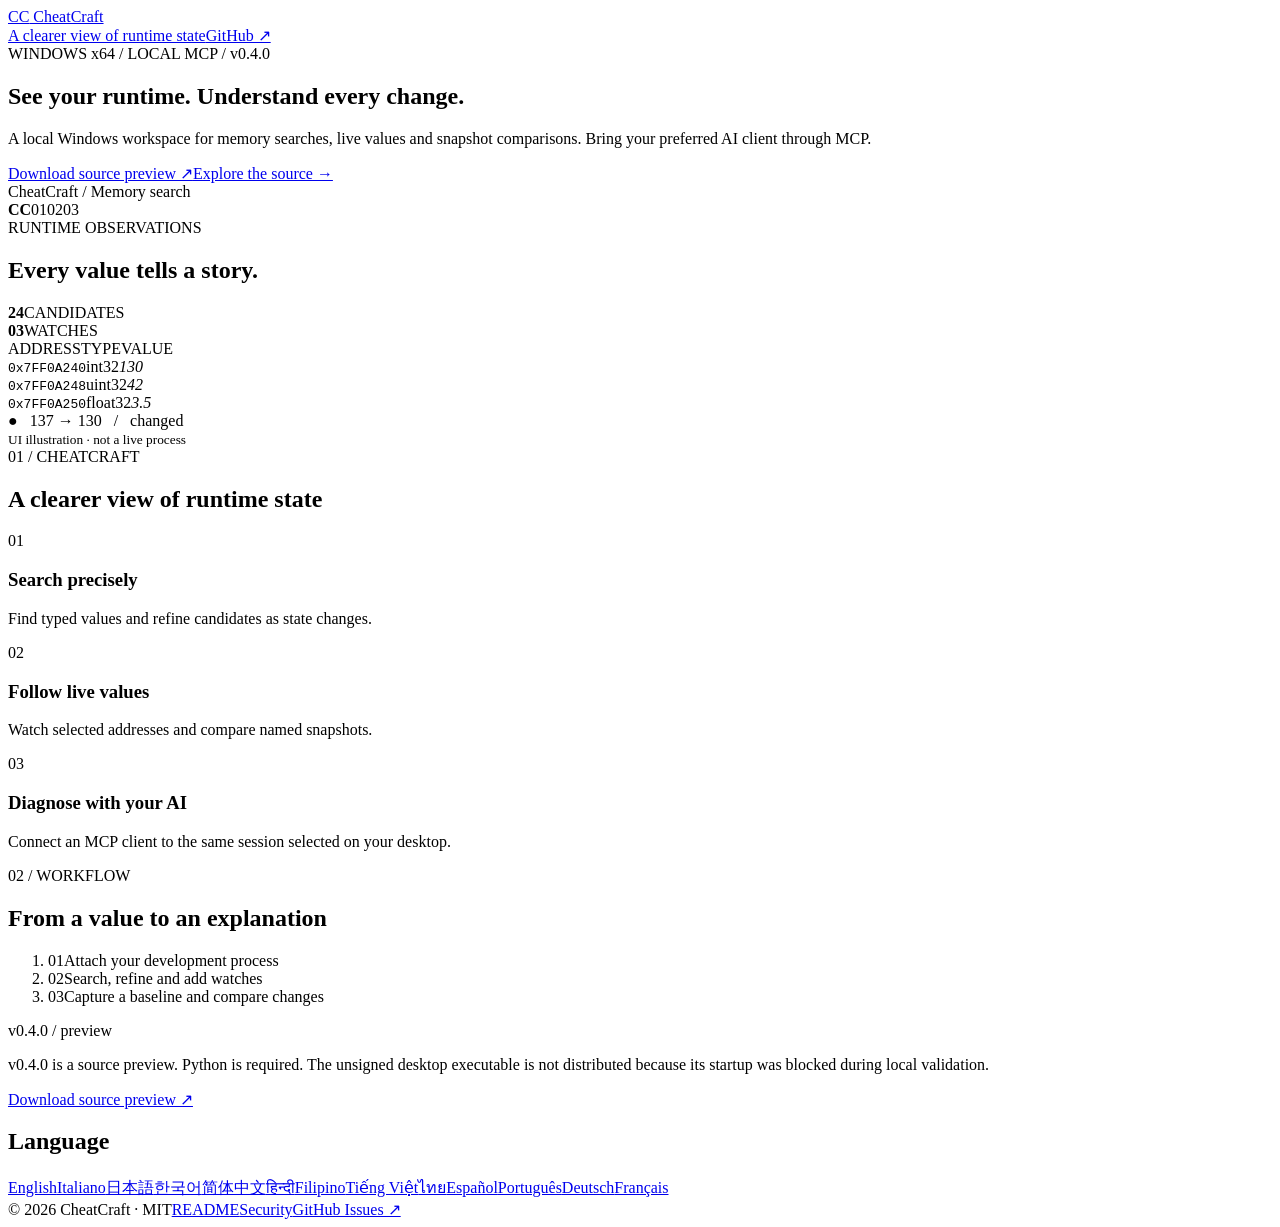
==== docs/index.html @ 7d16bdb3 "Add multilingual CheatCraft product site for GitHub Pages" ====
<!doctype html><html lang="en"><head><meta charset="utf-8"><meta name="viewport" content="width=device-width,initial-scale=1"><title>CheatCraft — See your runtime. Understand every change.</title><meta name="description" content="A local Windows workspace for memory searches, live values and snapshot comparisons. Bring your preferred AI client through MCP."><link rel="canonical" href="https://arpanjot-coding.github.io/CheatCraft/"><link rel="alternate" hreflang="en" href="https://arpanjot-coding.github.io/CheatCraft/"><link rel="alternate" hreflang="it" href="https://arpanjot-coding.github.io/CheatCraft/it/"><link rel="alternate" hreflang="ja" href="https://arpanjot-coding.github.io/CheatCraft/ja/"><link rel="alternate" hreflang="ko" href="https://arpanjot-coding.github.io/CheatCraft/ko/"><link rel="alternate" hreflang="zh-CN" href="https://arpanjot-coding.github.io/CheatCraft/zh-CN/"><link rel="alternate" hreflang="hi" href="https://arpanjot-coding.github.io/CheatCraft/hi/"><link rel="alternate" hreflang="fil" href="https://arpanjot-coding.github.io/CheatCraft/fil/"><link rel="alternate" hreflang="vi" href="https://arpanjot-coding.github.io/CheatCraft/vi/"><link rel="alternate" hreflang="th" href="https://arpanjot-coding.github.io/CheatCraft/th/"><link rel="alternate" hreflang="es" href="https://arpanjot-coding.github.io/CheatCraft/es/"><link rel="alternate" hreflang="pt" href="https://arpanjot-coding.github.io/CheatCraft/pt/"><link rel="alternate" hreflang="de" href="https://arpanjot-coding.github.io/CheatCraft/de/"><link rel="alternate" hreflang="fr" href="https://arpanjot-coding.github.io/CheatCraft/fr/"><link rel="alternate" hreflang="x-default" href="https://arpanjot-coding.github.io/CheatCraft/"><meta property="og:title" content="CheatCraft — See your runtime. Understand every change."><meta property="og:description" content="A local Windows workspace for memory searches, live values and snapshot comparisons. Bring your preferred AI client through MCP."><meta property="og:type" content="website"><meta property="og:url" content="https://arpanjot-coding.github.io/CheatCraft/"><meta name="twitter:card" content="summary"><meta name="theme-color" content="#0c1320"><link rel="stylesheet" href="https://arpanjot-coding.github.io/CheatCraft/style.css"><link rel="icon" href="https://arpanjot-coding.github.io/CheatCraft/favicon.svg" type="image/svg+xml"><script type="application/ld+json">{"@context": "https://schema.org", "@type": "SoftwareApplication", "name": "CheatCraft", "applicationCategory": "DeveloperApplication", "operatingSystem": "Windows", "softwareVersion": "0.4.0", "url": "https://arpanjot-coding.github.io/CheatCraft/", "inLanguage": "en", "description": "A local Windows workspace for memory searches, live values and snapshot comparisons. Bring your preferred AI client through MCP.", "license": "https://github.com/arpanjot-coding/CheatCraft/blob/main/LICENSE", "downloadUrl": "https://github.com/arpanjot-coding/CheatCraft/releases/tag/v0.4.0"}</script></head><body>
<header><a class="brand" href="https://arpanjot-coding.github.io/CheatCraft/"><span class="mark">CC</span> CheatCraft</a><nav><a href="#features">A clearer view of runtime state</a><a href="https://github.com/arpanjot-coding/CheatCraft">GitHub ↗</a></nav></header>
<main><section class="hero"><div><div class="eyebrow">WINDOWS x64 / LOCAL MCP / v0.4.0</div><h1>See your runtime. Understand every change.</h1><p class="lead">A local Windows workspace for memory searches, live values and snapshot comparisons. Bring your preferred AI client through MCP.</p><div class="actions"><a class="button" href="https://github.com/arpanjot-coding/CheatCraft/releases/tag/v0.4.0">Download source preview ↗</a><a class="quiet" href="https://github.com/arpanjot-coding/CheatCraft">Explore the source →</a></div></div>
<div class="product" aria-label="CheatCraft"><div class="windowbar"><i></i><i></i><i></i><span>CheatCraft / Memory search</span></div><div class="workspace"><div class="rail"><b>CC</b><span>01</span><span>02</span><span>03</span></div><div class="screen"><div class="small">RUNTIME OBSERVATIONS</div><h2>Every value tells a story.</h2><div class="stats"><div><strong>24</strong><span>CANDIDATES</span></div><div><strong>03</strong><span>WATCHES</span></div></div><div class="row heading"><span>ADDRESS</span><span>TYPE</span><span>VALUE</span></div><div class="row"><code>0x7FF0A240</code><span>int32</span><em>130</em></div><div class="row"><code>0x7FF0A248</code><span>uint32</span><em>42</em></div><div class="row"><code>0x7FF0A250</code><span>float32</span><em>3.5</em></div><div class="signal">● &nbsp; 137 → 130 &nbsp; / &nbsp; changed</div><small>UI illustration · not a live process</small></div></div></div></section>
<section id="features"><div class="sectionhead"><span class="eyebrow">01 / CHEATCRAFT</span><h2>A clearer view of runtime state</h2></div><div class="features"><article><span class="number">01</span><h3>Search precisely</h3><p>Find typed values and refine candidates as state changes.</p></article><article><span class="number">02</span><h3>Follow live values</h3><p>Watch selected addresses and compare named snapshots.</p></article><article><span class="number">03</span><h3>Diagnose with your AI</h3><p>Connect an MCP client to the same session selected on your desktop.</p></article></div></section>
<section class="workflow"><div><span class="eyebrow">02 / WORKFLOW</span><h2>From a value to an explanation</h2></div><ol><li><span>01</span>Attach your development process</li><li><span>02</span>Search, refine and add watches</li><li><span>03</span>Capture a baseline and compare changes</li></ol></section>
<section class="release"><span class="pill">v0.4.0 / preview</span><p>v0.4.0 is a source preview. Python is required. The unsigned desktop executable is not distributed because its startup was blocked during local validation.</p><a class="button" href="https://github.com/arpanjot-coding/CheatCraft/releases/tag/v0.4.0">Download source preview ↗</a></section>
<section class="languages"><h2>Language</h2><div><a href="https://arpanjot-coding.github.io/CheatCraft/" lang="en" hreflang="en" aria-current="page">English</a><a href="https://arpanjot-coding.github.io/CheatCraft/it/" lang="it" hreflang="it" >Italiano</a><a href="https://arpanjot-coding.github.io/CheatCraft/ja/" lang="ja" hreflang="ja" >日本語</a><a href="https://arpanjot-coding.github.io/CheatCraft/ko/" lang="ko" hreflang="ko" >한국어</a><a href="https://arpanjot-coding.github.io/CheatCraft/zh-CN/" lang="zh-CN" hreflang="zh-CN" >简体中文</a><a href="https://arpanjot-coding.github.io/CheatCraft/hi/" lang="hi" hreflang="hi" >हिन्दी</a><a href="https://arpanjot-coding.github.io/CheatCraft/fil/" lang="fil" hreflang="fil" >Filipino</a><a href="https://arpanjot-coding.github.io/CheatCraft/vi/" lang="vi" hreflang="vi" >Tiếng Việt</a><a href="https://arpanjot-coding.github.io/CheatCraft/th/" lang="th" hreflang="th" >ไทย</a><a href="https://arpanjot-coding.github.io/CheatCraft/es/" lang="es" hreflang="es" >Español</a><a href="https://arpanjot-coding.github.io/CheatCraft/pt/" lang="pt" hreflang="pt" >Português</a><a href="https://arpanjot-coding.github.io/CheatCraft/de/" lang="de" hreflang="de" >Deutsch</a><a href="https://arpanjot-coding.github.io/CheatCraft/fr/" lang="fr" hreflang="fr" >Français</a></div></section></main><footer><span>© 2026 CheatCraft · MIT</span><a href="https://github.com/arpanjot-coding/CheatCraft/blob/main/README.md">README</a><a href="https://github.com/arpanjot-coding/CheatCraft/blob/main/SECURITY.md">Security</a><a href="https://github.com/arpanjot-coding/CheatCraft/issues">GitHub Issues ↗</a></footer></body></html>
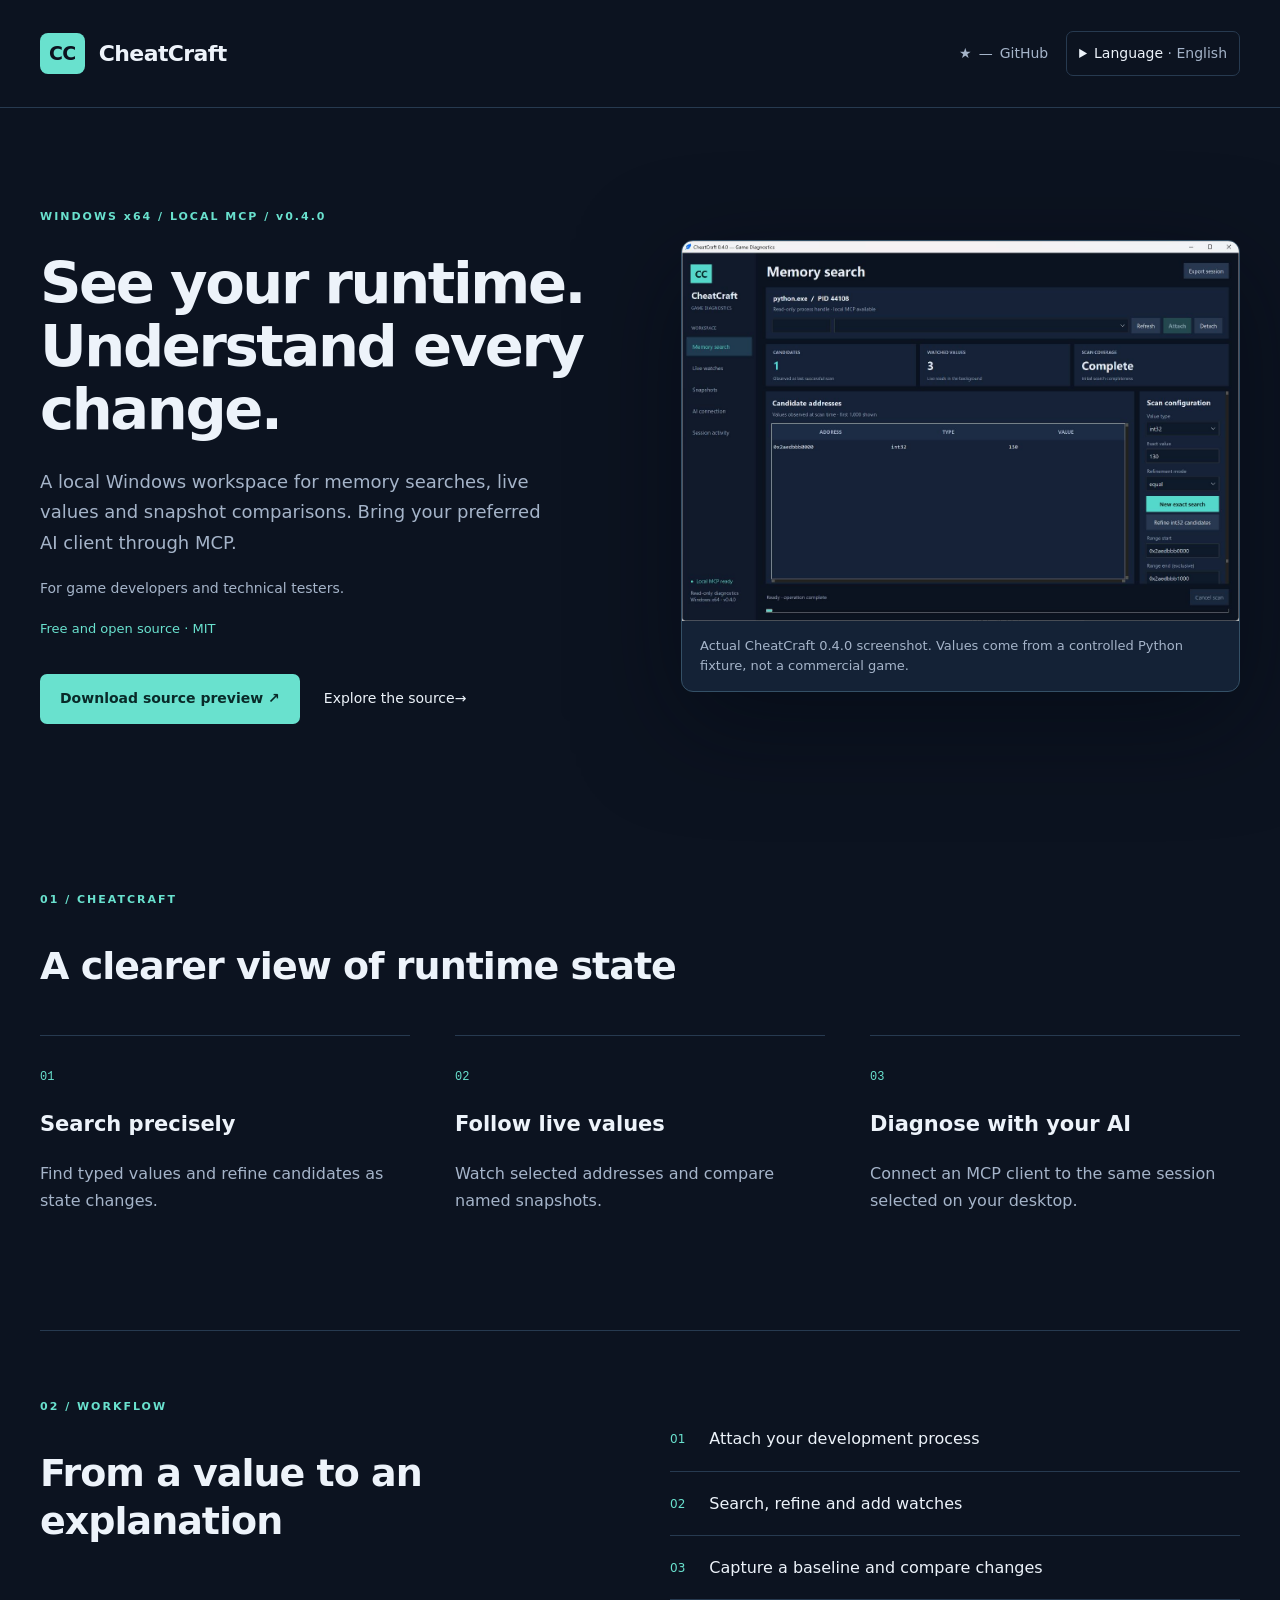
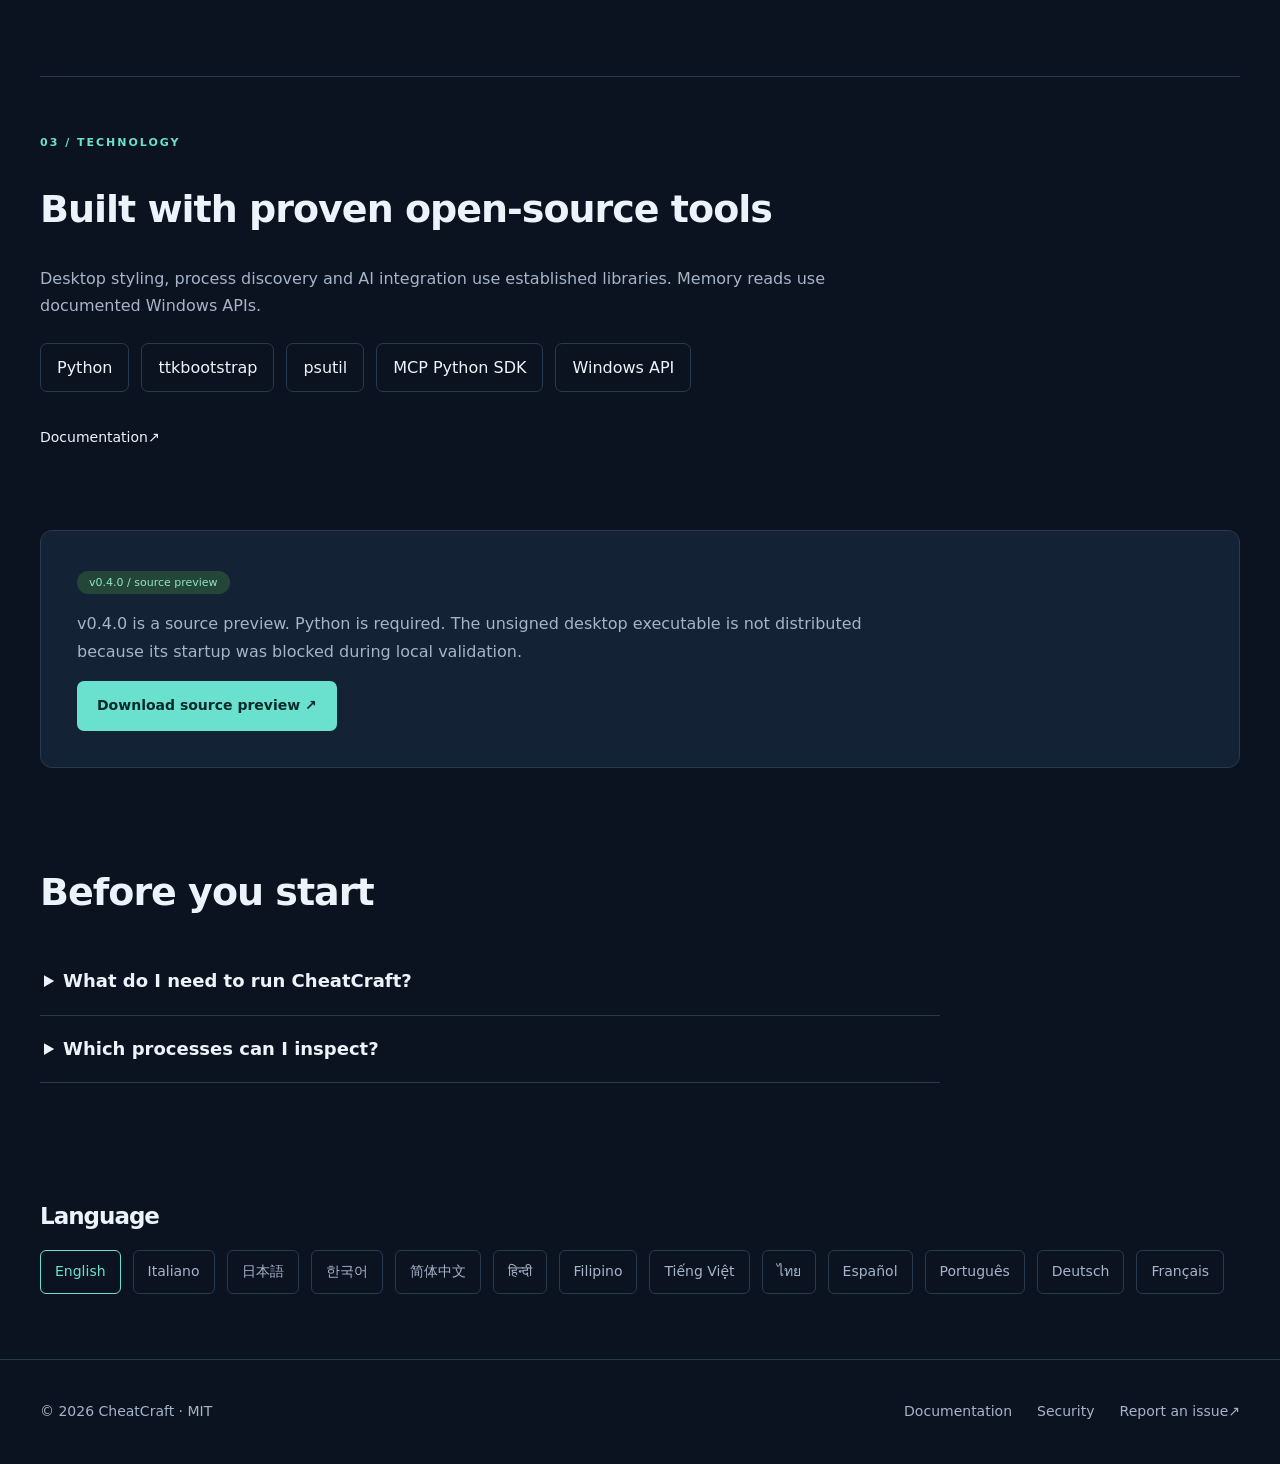
==== commit cb9c2d71: "Review mobile design and multilingual SEO; use authentic app screenshot" ====
--- a/docs/index.html
+++ b/docs/index.html
@@ -1,8 +1,78 @@
-<!doctype html><html lang="en"><head><meta charset="utf-8"><meta name="viewport" content="width=device-width,initial-scale=1"><title>CheatCraft — See your runtime. Understand every change.</title><meta name="description" content="A local Windows workspace for memory searches, live values and snapshot comparisons. Bring your preferred AI client through MCP."><link rel="canonical" href="https://arpanjot-coding.github.io/CheatCraft/"><link rel="alternate" hreflang="en" href="https://arpanjot-coding.github.io/CheatCraft/"><link rel="alternate" hreflang="it" href="https://arpanjot-coding.github.io/CheatCraft/it/"><link rel="alternate" hreflang="ja" href="https://arpanjot-coding.github.io/CheatCraft/ja/"><link rel="alternate" hreflang="ko" href="https://arpanjot-coding.github.io/CheatCraft/ko/"><link rel="alternate" hreflang="zh-CN" href="https://arpanjot-coding.github.io/CheatCraft/zh-CN/"><link rel="alternate" hreflang="hi" href="https://arpanjot-coding.github.io/CheatCraft/hi/"><link rel="alternate" hreflang="fil" href="https://arpanjot-coding.github.io/CheatCraft/fil/"><link rel="alternate" hreflang="vi" href="https://arpanjot-coding.github.io/CheatCraft/vi/"><link rel="alternate" hreflang="th" href="https://arpanjot-coding.github.io/CheatCraft/th/"><link rel="alternate" hreflang="es" href="https://arpanjot-coding.github.io/CheatCraft/es/"><link rel="alternate" hreflang="pt" href="https://arpanjot-coding.github.io/CheatCraft/pt/"><link rel="alternate" hreflang="de" href="https://arpanjot-coding.github.io/CheatCraft/de/"><link rel="alternate" hreflang="fr" href="https://arpanjot-coding.github.io/CheatCraft/fr/"><link rel="alternate" hreflang="x-default" href="https://arpanjot-coding.github.io/CheatCraft/"><meta property="og:title" content="CheatCraft — See your runtime. Understand every change."><meta property="og:description" content="A local Windows workspace for memory searches, live values and snapshot comparisons. Bring your preferred AI client through MCP."><meta property="og:type" content="website"><meta property="og:url" content="https://arpanjot-coding.github.io/CheatCraft/"><meta name="twitter:card" content="summary"><meta name="theme-color" content="#0c1320"><link rel="stylesheet" href="https://arpanjot-coding.github.io/CheatCraft/style.css"><link rel="icon" href="https://arpanjot-coding.github.io/CheatCraft/favicon.svg" type="image/svg+xml"><script type="application/ld+json">{"@context": "https://schema.org", "@type": "SoftwareApplication", "name": "CheatCraft", "applicationCategory": "DeveloperApplication", "operatingSystem": "Windows", "softwareVersion": "0.4.0", "url": "https://arpanjot-coding.github.io/CheatCraft/", "inLanguage": "en", "description": "A local Windows workspace for memory searches, live values and snapshot comparisons. Bring your preferred AI client through MCP.", "license": "https://github.com/arpanjot-coding/CheatCraft/blob/main/LICENSE", "downloadUrl": "https://github.com/arpanjot-coding/CheatCraft/releases/tag/v0.4.0"}</script></head><body>
-<header><a class="brand" href="https://arpanjot-coding.github.io/CheatCraft/"><span class="mark">CC</span> CheatCraft</a><nav><a href="#features">A clearer view of runtime state</a><a href="https://github.com/arpanjot-coding/CheatCraft">GitHub ↗</a></nav></header>
-<main><section class="hero"><div><div class="eyebrow">WINDOWS x64 / LOCAL MCP / v0.4.0</div><h1>See your runtime. Understand every change.</h1><p class="lead">A local Windows workspace for memory searches, live values and snapshot comparisons. Bring your preferred AI client through MCP.</p><div class="actions"><a class="button" href="https://github.com/arpanjot-coding/CheatCraft/releases/tag/v0.4.0">Download source preview ↗</a><a class="quiet" href="https://github.com/arpanjot-coding/CheatCraft">Explore the source →</a></div></div>
-<div class="product" aria-label="CheatCraft"><div class="windowbar"><i></i><i></i><i></i><span>CheatCraft / Memory search</span></div><div class="workspace"><div class="rail"><b>CC</b><span>01</span><span>02</span><span>03</span></div><div class="screen"><div class="small">RUNTIME OBSERVATIONS</div><h2>Every value tells a story.</h2><div class="stats"><div><strong>24</strong><span>CANDIDATES</span></div><div><strong>03</strong><span>WATCHES</span></div></div><div class="row heading"><span>ADDRESS</span><span>TYPE</span><span>VALUE</span></div><div class="row"><code>0x7FF0A240</code><span>int32</span><em>130</em></div><div class="row"><code>0x7FF0A248</code><span>uint32</span><em>42</em></div><div class="row"><code>0x7FF0A250</code><span>float32</span><em>3.5</em></div><div class="signal">● &nbsp; 137 → 130 &nbsp; / &nbsp; changed</div><small>UI illustration · not a live process</small></div></div></div></section>
-<section id="features"><div class="sectionhead"><span class="eyebrow">01 / CHEATCRAFT</span><h2>A clearer view of runtime state</h2></div><div class="features"><article><span class="number">01</span><h3>Search precisely</h3><p>Find typed values and refine candidates as state changes.</p></article><article><span class="number">02</span><h3>Follow live values</h3><p>Watch selected addresses and compare named snapshots.</p></article><article><span class="number">03</span><h3>Diagnose with your AI</h3><p>Connect an MCP client to the same session selected on your desktop.</p></article></div></section>
-<section class="workflow"><div><span class="eyebrow">02 / WORKFLOW</span><h2>From a value to an explanation</h2></div><ol><li><span>01</span>Attach your development process</li><li><span>02</span>Search, refine and add watches</li><li><span>03</span>Capture a baseline and compare changes</li></ol></section>
-<section class="release"><span class="pill">v0.4.0 / preview</span><p>v0.4.0 is a source preview. Python is required. The unsigned desktop executable is not distributed because its startup was blocked during local validation.</p><a class="button" href="https://github.com/arpanjot-coding/CheatCraft/releases/tag/v0.4.0">Download source preview ↗</a></section>
-<section class="languages"><h2>Language</h2><div><a href="https://arpanjot-coding.github.io/CheatCraft/" lang="en" hreflang="en" aria-current="page">English</a><a href="https://arpanjot-coding.github.io/CheatCraft/it/" lang="it" hreflang="it" >Italiano</a><a href="https://arpanjot-coding.github.io/CheatCraft/ja/" lang="ja" hreflang="ja" >日本語</a><a href="https://arpanjot-coding.github.io/CheatCraft/ko/" lang="ko" hreflang="ko" >한국어</a><a href="https://arpanjot-coding.github.io/CheatCraft/zh-CN/" lang="zh-CN" hreflang="zh-CN" >简体中文</a><a href="https://arpanjot-coding.github.io/CheatCraft/hi/" lang="hi" hreflang="hi" >हिन्दी</a><a href="https://arpanjot-coding.github.io/CheatCraft/fil/" lang="fil" hreflang="fil" >Filipino</a><a href="https://arpanjot-coding.github.io/CheatCraft/vi/" lang="vi" hreflang="vi" >Tiếng Việt</a><a href="https://arpanjot-coding.github.io/CheatCraft/th/" lang="th" hreflang="th" >ไทย</a><a href="https://arpanjot-coding.github.io/CheatCraft/es/" lang="es" hreflang="es" >Español</a><a href="https://arpanjot-coding.github.io/CheatCraft/pt/" lang="pt" hreflang="pt" >Português</a><a href="https://arpanjot-coding.github.io/CheatCraft/de/" lang="de" hreflang="de" >Deutsch</a><a href="https://arpanjot-coding.github.io/CheatCraft/fr/" lang="fr" hreflang="fr" >Français</a></div></section></main><footer><span>© 2026 CheatCraft · MIT</span><a href="https://github.com/arpanjot-coding/CheatCraft/blob/main/README.md">README</a><a href="https://github.com/arpanjot-coding/CheatCraft/blob/main/SECURITY.md">Security</a><a href="https://github.com/arpanjot-coding/CheatCraft/issues">GitHub Issues ↗</a></footer></body></html>+<!doctype html>
+<html lang="en">
+<head>
+  <meta charset="utf-8">
+  <meta name="viewport" content="width=device-width,initial-scale=1">
+  <title>CheatCraft — Windows Memory Search &amp; MCP Diagnostics</title>
+  <meta name="description" content="A local Windows workspace for memory searches, live values and snapshot comparisons. Bring your preferred AI client through MCP.">
+  <link rel="canonical" href="https://arpanjot-coding.github.io/CheatCraft/">
+  <link rel="alternate" hreflang="en" href="https://arpanjot-coding.github.io/CheatCraft/"><link rel="alternate" hreflang="it" href="https://arpanjot-coding.github.io/CheatCraft/it/"><link rel="alternate" hreflang="ja" href="https://arpanjot-coding.github.io/CheatCraft/ja/"><link rel="alternate" hreflang="ko" href="https://arpanjot-coding.github.io/CheatCraft/ko/"><link rel="alternate" hreflang="zh-CN" href="https://arpanjot-coding.github.io/CheatCraft/zh-CN/"><link rel="alternate" hreflang="hi" href="https://arpanjot-coding.github.io/CheatCraft/hi/"><link rel="alternate" hreflang="tl" href="https://arpanjot-coding.github.io/CheatCraft/fil/"><link rel="alternate" hreflang="vi" href="https://arpanjot-coding.github.io/CheatCraft/vi/"><link rel="alternate" hreflang="th" href="https://arpanjot-coding.github.io/CheatCraft/th/"><link rel="alternate" hreflang="es" href="https://arpanjot-coding.github.io/CheatCraft/es/"><link rel="alternate" hreflang="pt" href="https://arpanjot-coding.github.io/CheatCraft/pt/"><link rel="alternate" hreflang="de" href="https://arpanjot-coding.github.io/CheatCraft/de/"><link rel="alternate" hreflang="fr" href="https://arpanjot-coding.github.io/CheatCraft/fr/"><link rel="alternate" hreflang="x-default" href="https://arpanjot-coding.github.io/CheatCraft/">
+  <meta property="og:site_name" content="CheatCraft">
+  <meta property="og:title" content="CheatCraft — Windows Memory Search &amp; MCP Diagnostics">
+  <meta property="og:description" content="A local Windows workspace for memory searches, live values and snapshot comparisons. Bring your preferred AI client through MCP.">
+  <meta property="og:type" content="website">
+  <meta property="og:url" content="https://arpanjot-coding.github.io/CheatCraft/">
+  <meta property="og:locale" content="en_US">
+  <meta property="og:locale:alternate" content="it_IT"><meta property="og:locale:alternate" content="ja_JP"><meta property="og:locale:alternate" content="ko_KR"><meta property="og:locale:alternate" content="zh_CN"><meta property="og:locale:alternate" content="hi_IN"><meta property="og:locale:alternate" content="tl_PH"><meta property="og:locale:alternate" content="vi_VN"><meta property="og:locale:alternate" content="th_TH"><meta property="og:locale:alternate" content="es_ES"><meta property="og:locale:alternate" content="pt_BR"><meta property="og:locale:alternate" content="de_DE"><meta property="og:locale:alternate" content="fr_FR">
+  <meta property="og:image" content="https://arpanjot-coding.github.io/CheatCraft/social-card.png">
+  <meta property="og:image:width" content="1200">
+  <meta property="og:image:height" content="630">
+  <meta property="og:image:alt" content="CheatCraft — CheatCraft — Windows Memory Search &amp; MCP Diagnostics">
+  <meta name="twitter:card" content="summary_large_image">
+  <meta name="twitter:title" content="CheatCraft — Windows Memory Search &amp; MCP Diagnostics">
+  <meta name="twitter:description" content="A local Windows workspace for memory searches, live values and snapshot comparisons. Bring your preferred AI client through MCP.">
+  <meta name="twitter:image" content="https://arpanjot-coding.github.io/CheatCraft/social-card.png">
+  <meta name="twitter:image:alt" content="CheatCraft — CheatCraft — Windows Memory Search &amp; MCP Diagnostics">
+  <meta name="theme-color" content="#0c1320">
+  <link rel="stylesheet" href="./style.css">
+  <link rel="icon" href="./favicon.svg" type="image/svg+xml">
+  <script type="application/ld+json">{"@context": "https://schema.org", "@graph": [{"@type": "SoftwareApplication", "@id": "https://arpanjot-coding.github.io/CheatCraft/#software", "name": "CheatCraft", "applicationCategory": "DeveloperApplication", "operatingSystem": "Windows", "softwareVersion": "0.4.0", "url": "https://arpanjot-coding.github.io/CheatCraft/", "inLanguage": "en", "description": "A local Windows workspace for memory searches, live values and snapshot comparisons. Bring your preferred AI client through MCP.", "license": "https://github.com/arpanjot-coding/CheatCraft/blob/main/LICENSE", "downloadUrl": "https://github.com/arpanjot-coding/CheatCraft/releases/tag/v0.4.0", "isAccessibleForFree": true, "offers": {"@type": "Offer", "price": "0", "priceCurrency": "USD", "url": "https://github.com/arpanjot-coding/CheatCraft/releases/tag/v0.4.0"}}, {"@type": "WebPage", "@id": "https://arpanjot-coding.github.io/CheatCraft/#page", "url": "https://arpanjot-coding.github.io/CheatCraft/", "name": "CheatCraft — Windows Memory Search & MCP Diagnostics", "description": "A local Windows workspace for memory searches, live values and snapshot comparisons. Bring your preferred AI client through MCP.", "inLanguage": "en", "about": {"@id": "https://arpanjot-coding.github.io/CheatCraft/#software"}}]}</script>
+</head>
+<body>
+  <a class="skip-link" href="#main">Skip to content</a>
+  <header>
+    <a class="brand" href="./"><span class="mark" aria-hidden="true">CC</span> CheatCraft</a>
+    <nav aria-label="Language">
+      <a class="repo-link github-stars" href="https://github.com/arpanjot-coding/CheatCraft/stargazers" data-star-label="GitHub stars" aria-label="GitHub stars"><span aria-hidden="true">★</span> <span data-stars>—</span> GitHub</a>
+      <details class="language-menu">
+        <summary>Language <span lang="en">· English</span></summary>
+        <div class="language-options"><a href="./" lang="en" hreflang="en" aria-current="page">English</a><a href="./it/" lang="it" hreflang="it" >Italiano</a><a href="./ja/" lang="ja" hreflang="ja" >日本語</a><a href="./ko/" lang="ko" hreflang="ko" >한국어</a><a href="./zh-CN/" lang="zh-CN" hreflang="zh-CN" >简体中文</a><a href="./hi/" lang="hi" hreflang="hi" >हिन्दी</a><a href="./fil/" lang="fil" hreflang="tl" >Filipino</a><a href="./vi/" lang="vi" hreflang="vi" >Tiếng Việt</a><a href="./th/" lang="th" hreflang="th" >ไทย</a><a href="./es/" lang="es" hreflang="es" >Español</a><a href="./pt/" lang="pt" hreflang="pt" >Português</a><a href="./de/" lang="de" hreflang="de" >Deutsch</a><a href="./fr/" lang="fr" hreflang="fr" >Français</a></div>
+      </details>
+    </nav>
+  </header>
+  <main id="main" tabindex="-1">
+    <section class="hero" aria-labelledby="hero-title">
+      <div>
+        <div class="eyebrow" lang="en">WINDOWS x64 / LOCAL MCP / v0.4.0</div>
+        <h1 id="hero-title">See your runtime. Understand every change.</h1>
+        <p class="lead">A local Windows workspace for memory searches, live values and snapshot comparisons. Bring your preferred AI client through MCP.</p><p class="audience">For game developers and technical testers.</p>
+        <p class="license-note">Free and open source · MIT</p>
+        <div class="actions"><a class="button" href="https://github.com/arpanjot-coding/CheatCraft/releases/tag/v0.4.0">Download source preview <span aria-hidden="true">↗</span></a><a class="quiet" href="https://github.com/arpanjot-coding/CheatCraft">Explore the source <span aria-hidden="true">→</span></a></div>
+      </div>
+      <figure class="product product-real">
+        <a href="./screenshots/memory-search.jpg" aria-label="Actual CheatCraft 0.4.0 screenshot. Values come from a controlled Python fixture, not a commercial game."><img src="./screenshots/memory-search.jpg" alt="Actual CheatCraft 0.4.0 screenshot. Values come from a controlled Python fixture, not a commercial game." width="1362" height="930" fetchpriority="high" decoding="async"></a>
+        <figcaption>Actual CheatCraft 0.4.0 screenshot. Values come from a controlled Python fixture, not a commercial game.</figcaption>
+      </figure>
+    </section>
+    <section id="features" aria-labelledby="features-title">
+      <div class="sectionhead"><span class="eyebrow" aria-hidden="true">01 / CHEATCRAFT</span><h2 id="features-title">A clearer view of runtime state</h2></div>
+      <div class="features"><article><span class="number" aria-hidden="true">01</span><h3>Search precisely</h3><p>Find typed values and refine candidates as state changes.</p></article><article><span class="number" aria-hidden="true">02</span><h3>Follow live values</h3><p>Watch selected addresses and compare named snapshots.</p></article><article><span class="number" aria-hidden="true">03</span><h3>Diagnose with your AI</h3><p>Connect an MCP client to the same session selected on your desktop.</p></article></div>
+    </section>
+    <section class="workflow" aria-labelledby="workflow-title">
+      <div><span class="eyebrow" aria-hidden="true">02 / WORKFLOW</span><h2 id="workflow-title">From a value to an explanation</h2></div>
+      <ol><li><span aria-hidden="true">01</span>Attach your development process</li><li><span aria-hidden="true">02</span>Search, refine and add watches</li><li><span aria-hidden="true">03</span>Capture a baseline and compare changes</li></ol>
+    </section>
+    <section class="technology" aria-labelledby="stack-title"><span class="eyebrow" aria-hidden="true">03 / TECHNOLOGY</span><h2 id="stack-title">Built with proven open-source tools</h2><p>Desktop styling, process discovery and AI integration use established libraries. Memory reads use documented Windows APIs.</p><div class="stack-links"><a href="https://www.python.org/">Python</a><a href="https://github.com/israel-dryer/ttkbootstrap">ttkbootstrap</a><a href="https://github.com/giampaolo/psutil">psutil</a><a href="https://github.com/modelcontextprotocol/python-sdk">MCP Python SDK</a><a href="https://learn.microsoft.com/en-us/windows/win32/api/memoryapi/nf-memoryapi-readprocessmemory">Windows API</a></div><a class="quiet" href="https://github.com/arpanjot-coding/CheatCraft/blob/main/README.md">Documentation <span aria-hidden="true">↗</span></a></section>
+    <section class="release" aria-label="Download source preview">
+      <span class="pill" lang="en">v0.4.0 / source preview</span><p>v0.4.0 is a source preview. Python is required. The unsigned desktop executable is not distributed because its startup was blocked during local validation.</p><a class="button" href="https://github.com/arpanjot-coding/CheatCraft/releases/tag/v0.4.0">Download source preview <span aria-hidden="true">↗</span></a>
+    </section>
+    <section class="faq" aria-labelledby="faq-title"><h2 id="faq-title">Before you start</h2>
+      <details><summary>What do I need to run CheatCraft?</summary><p>Windows x64 and 64-bit Python 3.11 or newer with Tcl/Tk. Download the source, run Setup.cmd, then Launch.cmd. Local checks used Python 3.14.7.</p></details>
+      <details><summary>Which processes can I inspect?</summary><p>Processes you own or have permission to inspect, when Windows grants read access. CheatCraft does not bypass anti-cheat or process protections.</p></details>
+    </section>
+    <section class="languages" aria-labelledby="languages-title"><h2 id="languages-title">Language</h2><div><a href="./" lang="en" hreflang="en" aria-current="page">English</a><a href="./it/" lang="it" hreflang="it" >Italiano</a><a href="./ja/" lang="ja" hreflang="ja" >日本語</a><a href="./ko/" lang="ko" hreflang="ko" >한국어</a><a href="./zh-CN/" lang="zh-CN" hreflang="zh-CN" >简体中文</a><a href="./hi/" lang="hi" hreflang="hi" >हिन्दी</a><a href="./fil/" lang="fil" hreflang="tl" >Filipino</a><a href="./vi/" lang="vi" hreflang="vi" >Tiếng Việt</a><a href="./th/" lang="th" hreflang="th" >ไทย</a><a href="./es/" lang="es" hreflang="es" >Español</a><a href="./pt/" lang="pt" hreflang="pt" >Português</a><a href="./de/" lang="de" hreflang="de" >Deutsch</a><a href="./fr/" lang="fr" hreflang="fr" >Français</a></div></section>
+  </main>
+  <footer><span>© 2026 CheatCraft · MIT</span><a href="https://github.com/arpanjot-coding/CheatCraft/blob/main/README.md">Documentation</a><a href="https://github.com/arpanjot-coding/CheatCraft/blob/main/SECURITY.md">Security</a><a href="https://github.com/arpanjot-coding/CheatCraft/issues">Report an issue <span aria-hidden="true">↗</span></a></footer>
+<script src="./site.js" defer></script>
+</body>
+</html>
--- a/docs/style.css
+++ b/docs/style.css
@@ -0,0 +1,58 @@
+@charset "UTF-8";
+:root{color-scheme:dark;--bg:#0c1320;--panel:#142236;--line:#273a50;--ink:#edf3fa;--muted:#a5b4c9;--mint:#69e1ce}*{box-sizing:border-box}html{scroll-behavior:smooth;scroll-padding-top:90px}body{margin:0;background:var(--bg);color:var(--ink);font:16px/1.7 system-ui,-apple-system,"Segoe UI",sans-serif}a{color:inherit;text-decoration:none}a:hover{color:var(--mint)}a:focus-visible{outline:3px solid var(--mint);outline-offset:5px}header,main,footer{max-width:1280px;margin:auto;padding-inline:40px}header{display:flex;align-items:center;justify-content:space-between;min-height:108px;border-bottom:1px solid var(--line);gap:20px}.brand{display:flex;gap:14px;align-items:center;font-size:22px;font-weight:750;letter-spacing:-.6px}.mark{background:var(--mint);color:var(--bg);padding:4px 9px;border-radius:8px;font-size:19px}nav{display:flex;gap:30px;font-size:14px;color:var(--muted)}.hero{display:grid;grid-template-columns:1.05fr 1fr;gap:54px;align-items:center;padding:100px 0 110px}.eyebrow{font-size:11px;letter-spacing:2px;font-weight:650;color:var(--mint)}h1{font-size:clamp(36px,4.5vw,64px);line-height:1.1;letter-spacing:-2.4px;margin:25px 0;overflow-wrap:anywhere}h2{font-size:clamp(25px,3vw,38px);line-height:1.25;letter-spacing:-1px}h3{font-size:21px;line-height:1.4}.lead{font-size:18px;color:var(--muted);max-width:520px}.actions{display:flex;flex-wrap:wrap;align-items:center;gap:24px;margin-top:34px}.button{display:inline-block;border-radius:7px;background:var(--mint);color:#092a29!important;padding:13px 20px;font-weight:700;font-size:14px;transition:transform .15s}.button:hover{transform:translateY(-2px);background:#91f4e5}.quiet{font-size:14px}.product{background:#142236;border:1px solid #345066;border-radius:12px;box-shadow:0 30px 100px #02071180;transform:rotate(-1deg);overflow:hidden}.windowbar{height:43px;display:flex;gap:5px;align-items:center;padding:0 16px;background:#1b2d43;border-bottom:1px solid var(--line)}.windowbar i{width:7px;height:7px;background:#648096;border-radius:50%}.windowbar span{font-size:10px;color:var(--muted);margin-left:12px}.workspace{display:flex;min-height:355px}.rail{display:flex;flex-direction:column;align-items:center;gap:24px;background:#101b2c;width:55px;flex-shrink:0;padding-top:24px;color:#748da6;font-size:11px}.rail b{color:var(--mint);font-size:17px}.screen{padding:26px;width:100%;min-width:0}.small{font-size:9px;letter-spacing:2px;color:var(--muted)}.screen h2{font-size:23px;letter-spacing:-.5px;margin-top:9px}.stats{display:flex;gap:40px;margin:24px 0}.stats div{display:flex;flex-direction:column}.stats strong{font-size:26px;color:var(--mint);line-height:1.1}.stats span{font-size:8px;letter-spacing:1px;color:var(--muted);margin-top:8px}.row{display:grid;grid-template-columns:1.6fr 1fr .7fr;gap:12px;font-size:11px;border-bottom:1px solid var(--line);padding:10px 0}.heading{font-size:8px;color:var(--muted)}.row em{font-style:normal;color:var(--mint)}.signal{font:11px ui-monospace,monospace;color:var(--mint);margin:20px 0 12px}small{font-size:9px;color:var(--muted)}section{padding-block:50px}.sectionhead{max-width:700px}.features{display:grid;grid-template-columns:repeat(3,1fr);gap:45px;margin-top:45px}.features article{border-top:1px solid var(--line);padding-top:25px}.number{color:var(--mint);font:12px ui-monospace,monospace}.features p,.release p{color:var(--muted)}.workflow{display:grid;grid-template-columns:1fr 1fr;gap:60px;border-top:1px solid var(--line);margin-top:50px;padding-block:60px}.workflow h2{max-width:400px}.workflow ol{padding:0;list-style:none}.workflow li{display:flex;gap:24px;padding:18px 0;border-bottom:1px solid var(--line)}.workflow li span{color:var(--mint);font-size:12px;padding-top:4px}.release{background:var(--panel);border:1px solid var(--line);border-radius:12px;padding:36px;margin:20px 0}.release p{max-width:850px}.pill{font-size:11px;background:#244638;color:#91e4c6;border-radius:30px;padding:5px 12px}.languages{padding-bottom:65px}.languages h2{font-size:23px}.languages div{display:flex;flex-wrap:wrap;gap:12px}.languages a{padding:8px 14px;border:1px solid var(--line);border-radius:6px;color:var(--muted);font-size:14px}.languages a[aria-current]{color:var(--mint);border-color:var(--mint)}footer{display:flex;gap:25px;flex-wrap:wrap;border-top:1px solid var(--line);padding-block:30px;color:var(--muted);font-size:12px}footer span{margin-right:auto}@media(max-width:1000px){.hero{gap:32px;padding-top:65px}.screen{padding:18px}h1{font-size:43px}.features{gap:24px}nav>.repo-link{display:none}}@media(max-width:760px){header,main,footer{padding-inline:22px}header{min-height:85px}.hero{grid-template-columns:1fr;padding-block:55px;gap:45px}h1{font-size:42px;letter-spacing:-1.5px}.hero>div:first-child{max-width:620px}.product{transform:none;max-width:580px}.features,.workflow{grid-template-columns:1fr}.features{gap:20px}.workflow{gap:12px;margin-top:25px}.release{padding:24px}.languages{padding-bottom:35px}section{padding-block:35px}.actions{gap:18px}footer{gap:18px}}@media(prefers-reduced-motion:reduce){html{scroll-behavior:auto}*{transition:none!important}}
+
+/* Review fixes: accessible controls, language navigation and small-screen reflow. */
+header { position:relative; }
+nav { align-items:center; gap:18px; min-width:0; }
+.brand { flex-shrink:0; min-height:44px; }
+.repo-link,.quiet,footer a { display:inline-flex; align-items:center; min-height:44px; }
+.language-menu { position:relative; color:var(--ink); font-size:14px; }
+.language-menu summary { min-height:44px; display:list-item; cursor:pointer; padding:10px 12px; border:1px solid var(--line); border-radius:7px; }
+.language-menu summary span { color:var(--muted); }
+.language-options { position:absolute; z-index:20; right:0; top:calc(100% + 9px); width:300px; max-width:calc(100vw - 44px); max-height:min(60vh,440px); overflow:auto; padding:8px; background:#142236; border:1px solid #3e5972; border-radius:10px; box-shadow:0 15px 45px #020711aa; }
+.language-options a { display:flex; align-items:center; min-height:44px; padding:8px 13px; border-radius:5px; }
+.language-options a[aria-current],.language-options a:hover { color:var(--mint); background:#20384a; }
+summary:focus-visible { outline:3px solid var(--mint); outline-offset:4px; }
+.skip-link { position:absolute; z-index:50; left:20px; top:-150px; background:var(--mint); color:#082825; padding:12px 18px; border-radius:6px; }
+.skip-link:focus { top:14px; color:#082825; }
+main:focus { outline:none; }
+.hero > *, .features > *, .workflow > * { min-width:0; }
+.product { margin:0; }
+.mock-title { font-size:23px; line-height:1.25; letter-spacing:-.5px; font-weight:700; margin:9px 0 20px; }
+.product figcaption { padding:0 24px 20px; font-size:12px; line-height:1.55; color:var(--muted); }
+.license-note { font-size:13px; color:var(--mint); margin-top:18px; }
+.faq { max-width:900px; }
+.faq details { border-bottom:1px solid var(--line); }
+.faq summary { font-size:18px; font-weight:600; min-height:56px; padding:18px 4px; cursor:pointer; }
+.faq p { color:var(--muted); padding:0 4px 18px; margin:0; max-width:800px; }
+.languages a { min-height:44px; display:inline-flex; align-items:center; max-width:100%; overflow-wrap:anywhere; }
+footer { font-size:14px; align-items:center; }
+:lang(ja) h1,:lang(ko) h1,:lang(zh-CN) h1,:lang(th) h1,:lang(hi) h1 { letter-spacing:normal; line-height:1.3; word-break:normal; }
+@media(max-width:600px) {
+  header { gap:12px; min-height:86px; }
+  .brand { font-size:19px; gap:9px; }
+  .language-menu summary { font-size:13px; padding:10px; }
+  .language-menu summary span { display:none; }
+  nav { gap:0; }
+  h1 { font-size:clamp(33px,9.5vw,42px); }
+  .hero { padding-top:42px; }
+  .button { max-width:100%; overflow-wrap:anywhere; }
+  .product figcaption { padding-inline:18px; }
+  footer { gap:8px 20px; }
+  footer > span { flex-basis:100%; }
+}
+@media(prefers-reduced-motion:reduce) { .button:hover { transform:none; } }
+
+/* Authentic product screenshot and technology provenance. */
+.product-real { transform:none; background:#142236; }
+.product-real>a { display:block; }
+.product-real img { display:block; width:100%; height:auto; }
+.product-real figcaption { padding:15px 18px; font-size:13px; }
+.audience { color:var(--muted); font-size:14px; }
+.technology { border-top:1px solid var(--line); }
+.technology>p { color:var(--muted); max-width:800px; }
+.stack-links { display:flex; flex-wrap:wrap; gap:12px; margin:24px 0; }
+.stack-links a { display:inline-flex; align-items:center; min-height:44px; padding:10px 16px; border:1px solid var(--line); border-radius:7px; }
+.github-stars { gap:7px; }
+@media(max-width:1000px) { nav>.repo-link { display:inline-flex; } }
+@media(max-width:600px) { header { flex-wrap:wrap; padding-block:15px; } header nav { justify-content:space-between; width:100%; gap:10px; } }
